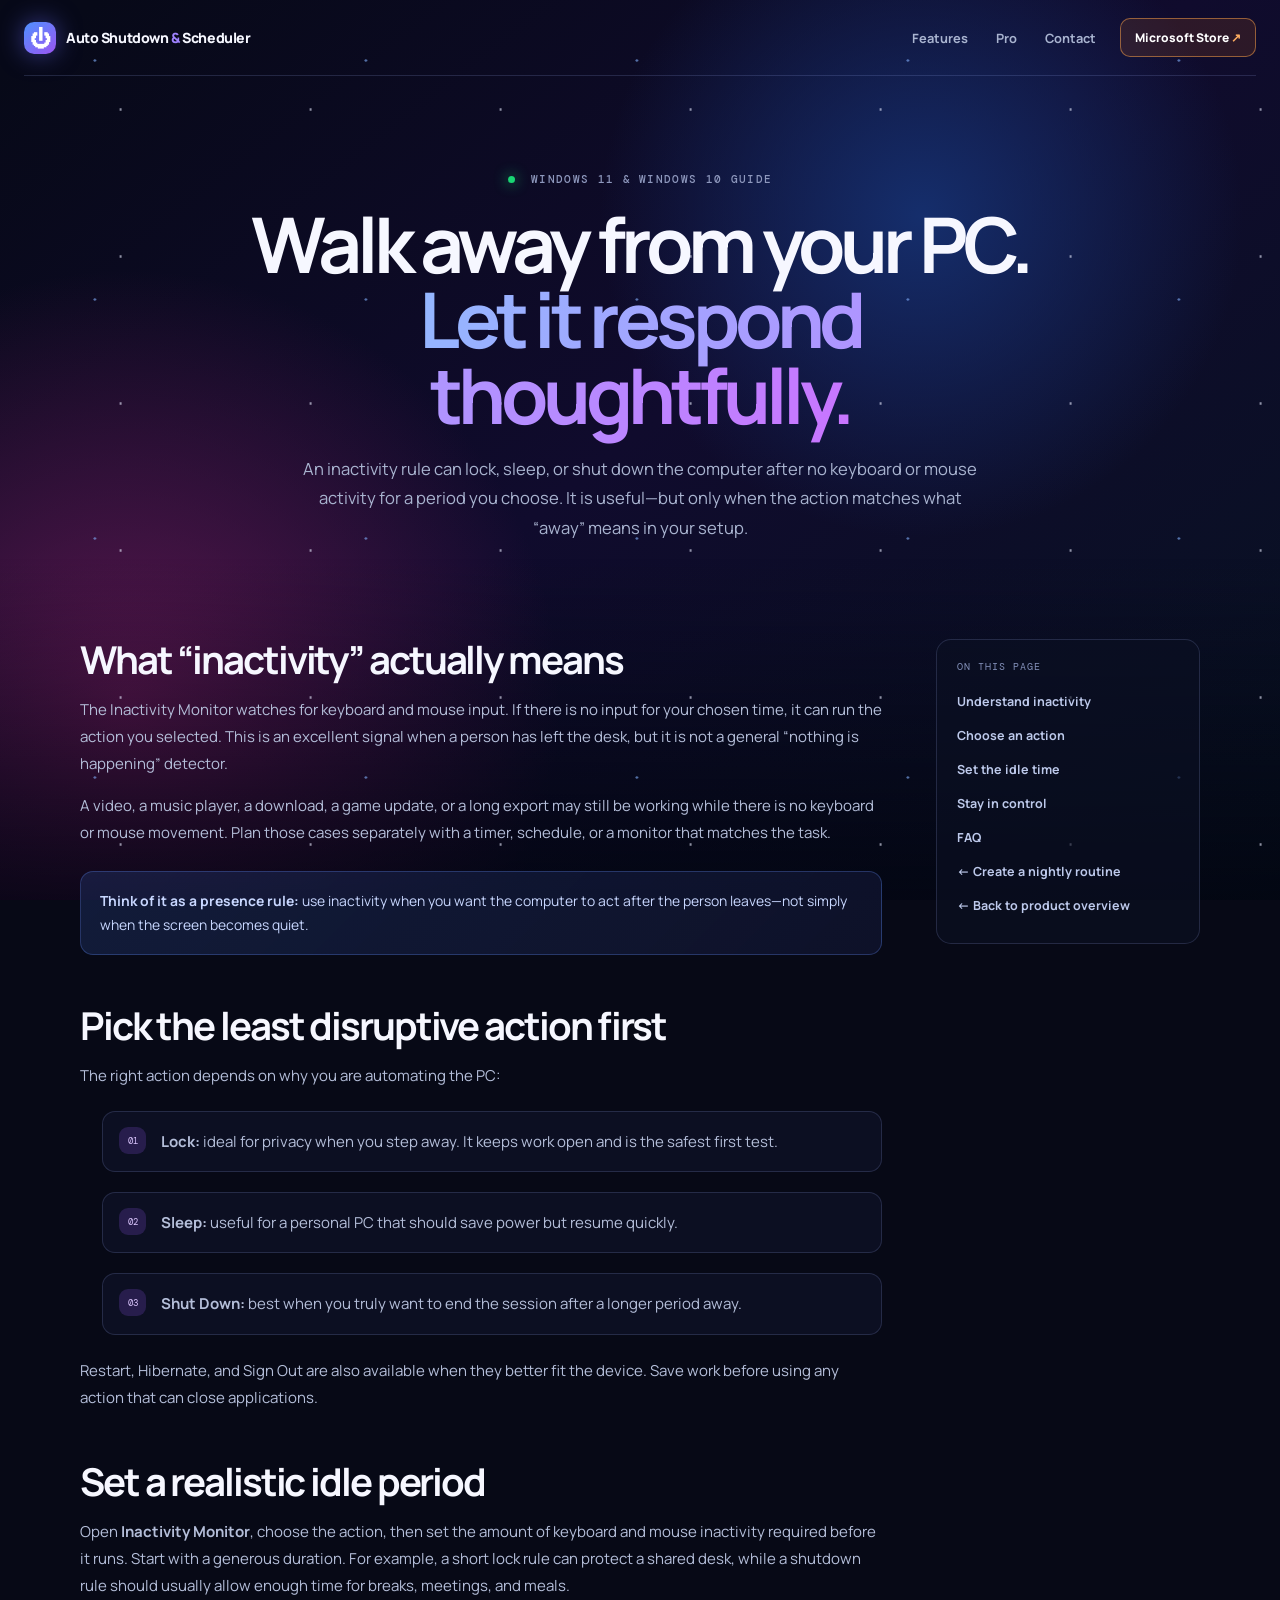
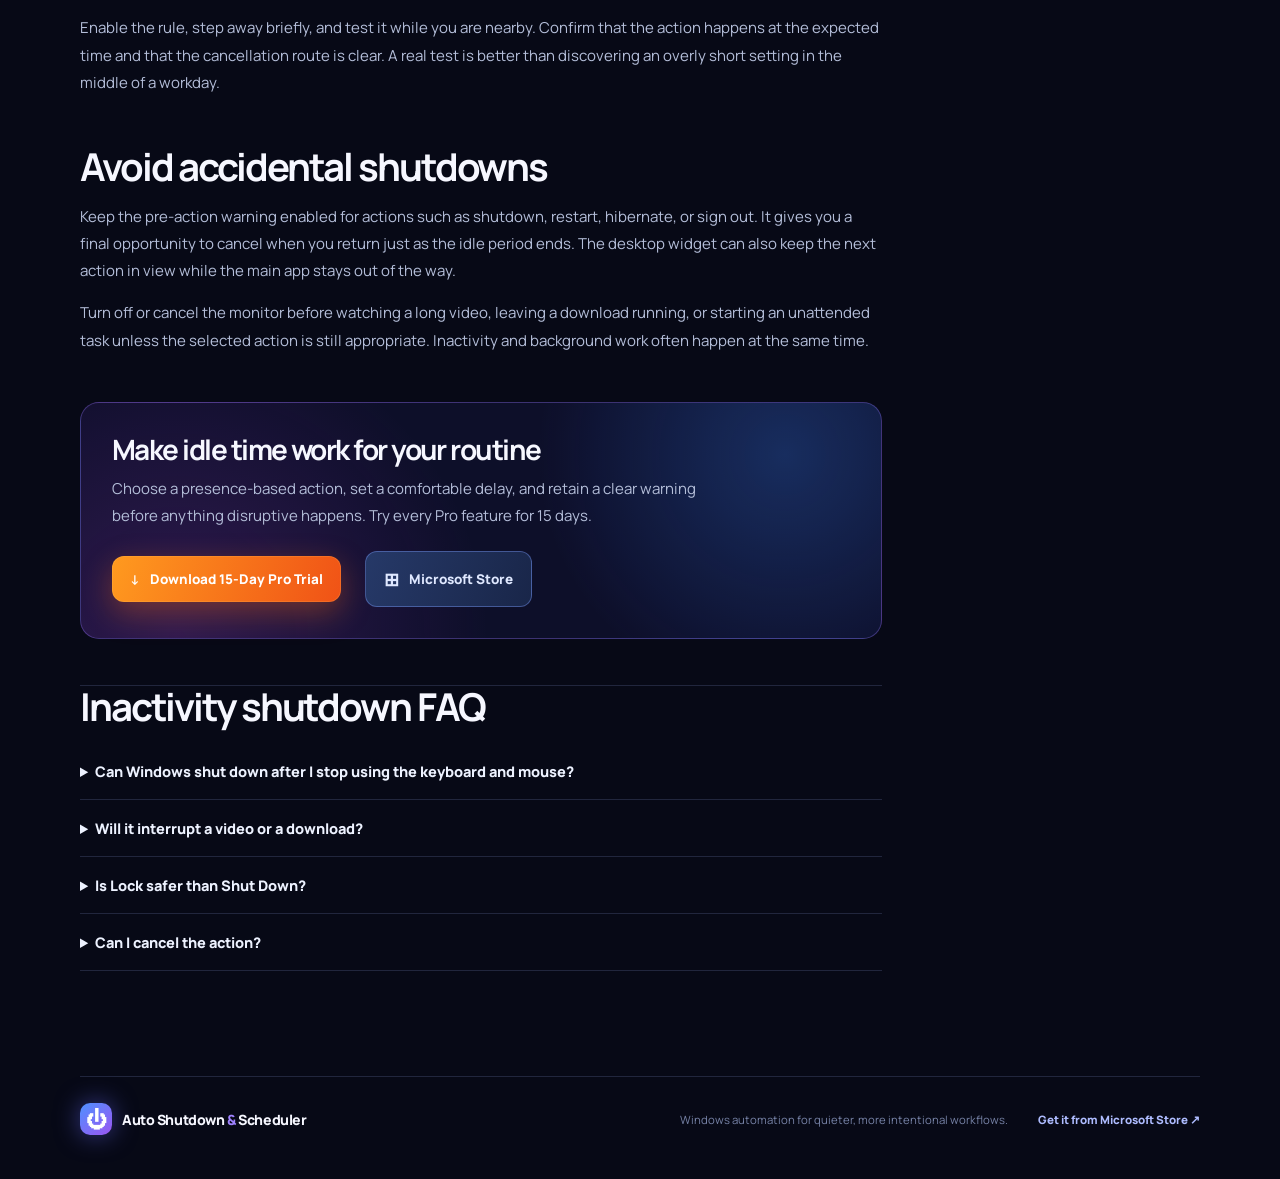
==== docs/auto-shutdown-after-inactivity/index.html @ 13387dff "Add files via upload" ====
<!doctype html>
<html lang="en">
  <head>
    <meta charset="UTF-8" />
    <meta name="viewport" content="width=device-width, initial-scale=1.0" />
    <meta name="description" content="Automatically lock, sleep, or shut down a Windows PC after inactivity. Learn how to choose a safe idle time and avoid interrupting videos, downloads, or long-running work." />
    <meta name="robots" content="index, follow, max-image-preview:large" />
    <meta name="theme-color" content="#070916" />
    <link rel="icon" href="../favicon.ico" sizes="any" />
    <link rel="canonical" href="https://idyllesoft.github.io/Smart-Auto-Shutdown-Scheduler-for-Windows/auto-shutdown-after-inactivity/" />
    <meta property="og:type" content="article" />
    <meta property="og:url" content="https://idyllesoft.github.io/Smart-Auto-Shutdown-Scheduler-for-Windows/auto-shutdown-after-inactivity/" />
    <meta property="og:site_name" content="Auto Shutdown &amp; Scheduler" />
    <meta property="og:title" content="Automatically Shut Down Your PC After Inactivity" />
    <meta property="og:description" content="Set a safe idle-time action for Windows: lock, sleep, restart, or shut down after no keyboard or mouse activity." />
    <meta name="twitter:card" content="summary" />
    <meta name="twitter:title" content="Automatically Shut Down Your PC After Inactivity" />
    <meta name="twitter:description" content="Set a safe idle-time action for Windows after no keyboard or mouse activity." />
    <title>Automatically Shut Down Your PC After Inactivity</title>
    <link rel="preconnect" href="https://fonts.googleapis.com" />
    <link rel="preconnect" href="https://fonts.gstatic.com" crossorigin />
    <link href="https://fonts.googleapis.com/css2?family=DM+Mono:wght@400;500&amp;family=Manrope:wght@400;500;600;700;800&amp;display=swap" rel="stylesheet" />
    <link rel="stylesheet" href="../styles.css?v=20260906-1" />
    <script type="application/ld+json">
      {
        "@context": "https://schema.org",
        "@type": "Article",
        "headline": "Automatically Shut Down Your PC After Inactivity",
        "description": "A practical guide to safely automating a Windows PC after keyboard and mouse inactivity.",
        "mainEntityOfPage": "https://idyllesoft.github.io/Smart-Auto-Shutdown-Scheduler-for-Windows/auto-shutdown-after-inactivity/",
        "author": { "@type": "Organization", "name": "Idylle Soft" },
        "publisher": { "@type": "Organization", "name": "Idylle Soft" }
      }
    </script>
  </head>
  <body>
    <div class="sky" aria-hidden="true"></div>
    <header class="site-header guide-header">
      <a class="brand" href="../" aria-label="Auto Shutdown &amp; Scheduler home">
        <span class="brand-mark">⏻</span>
        <span>Auto Shutdown <em>&amp;</em> Scheduler</span>
      </a>
      <nav aria-label="Primary navigation">
        <a href="../#features">Features</a>
        <a href="../#pro">Pro</a>
        <a href="../#contact">Contact</a>
      </nav>
      <a class="header-store" href="https://apps.microsoft.com/detail/9N622WG5KQGD">Microsoft Store <span>↗</span></a>
    </header>

    <main>
      <section class="guide-hero section-wrap">
        <p class="eyebrow"><span></span> WINDOWS 11 &amp; WINDOWS 10 GUIDE</p>
        <h1>Walk away from your PC.<br /><i>Let it respond thoughtfully.</i></h1>
        <p class="guide-lede">An inactivity rule can lock, sleep, or shut down the computer after no keyboard or mouse activity for a period you choose. It is useful—but only when the action matches what “away” means in your setup.</p>
      </section>

      <div class="guide-layout section-wrap">
        <article class="guide-article">
          <h2 id="idle">What “inactivity” actually means</h2>
          <p>The Inactivity Monitor watches for keyboard and mouse input. If there is no input for your chosen time, it can run the action you selected. This is an excellent signal when a person has left the desk, but it is not a general “nothing is happening” detector.</p>
          <p>A video, a music player, a download, a game update, or a long export may still be working while there is no keyboard or mouse movement. Plan those cases separately with a timer, schedule, or a monitor that matches the task.</p>
          <div class="guide-note"><strong>Think of it as a presence rule:</strong> use inactivity when you want the computer to act after the person leaves—not simply when the screen becomes quiet.</div>

          <h2 id="action">Pick the least disruptive action first</h2>
          <p>The right action depends on why you are automating the PC:</p>
          <ol class="guide-steps">
            <li><strong>Lock:</strong> ideal for privacy when you step away. It keeps work open and is the safest first test.</li>
            <li><strong>Sleep:</strong> useful for a personal PC that should save power but resume quickly.</li>
            <li><strong>Shut Down:</strong> best when you truly want to end the session after a longer period away.</li>
          </ol>
          <p>Restart, Hibernate, and Sign Out are also available when they better fit the device. Save work before using any action that can close applications.</p>

          <h2 id="setup">Set a realistic idle period</h2>
          <p>Open <strong>Inactivity Monitor</strong>, choose the action, then set the amount of keyboard and mouse inactivity required before it runs. Start with a generous duration. For example, a short lock rule can protect a shared desk, while a shutdown rule should usually allow enough time for breaks, meetings, and meals.</p>
          <p>Enable the rule, step away briefly, and test it while you are nearby. Confirm that the action happens at the expected time and that the cancellation route is clear. A real test is better than discovering an overly short setting in the middle of a workday.</p>

          <h2 id="safe">Avoid accidental shutdowns</h2>
          <p>Keep the pre-action warning enabled for actions such as shutdown, restart, hibernate, or sign out. It gives you a final opportunity to cancel when you return just as the idle period ends. The desktop widget can also keep the next action in view while the main app stays out of the way.</p>
          <p>Turn off or cancel the monitor before watching a long video, leaving a download running, or starting an unattended task unless the selected action is still appropriate. Inactivity and background work often happen at the same time.</p>

          <section class="guide-cta" aria-label="Download options">
            <h2>Make idle time work for your routine</h2>
            <p>Choose a presence-based action, set a comfortable delay, and retain a clear warning before anything disruptive happens. Try every Pro feature for 15 days.</p>
            <div class="hero-actions">
              <a class="button button-trial" href="https://github.com/IdylleSoft/Smart-Auto-Shutdown-Scheduler-for-Windows/releases/download/Trial/Smart-Auto-Shutdown-Scheduler-Trial-Setup.exe"><b>↓</b> Download 15-Day Pro Trial</a>
              <a class="button button-store" href="https://apps.microsoft.com/detail/9N622WG5KQGD"><b>⊞</b> Microsoft Store</a>
            </div>
          </section>

          <section class="guide-faq" id="faq">
            <h2>Inactivity shutdown FAQ</h2>
            <details>
              <summary>Can Windows shut down after I stop using the keyboard and mouse?</summary>
              <p>Yes. Set an Inactivity Monitor action and an idle period. The action runs after no keyboard or mouse activity for that duration.</p>
            </details>
            <details>
              <summary>Will it interrupt a video or a download?</summary>
              <p>It can, because playback and downloads may continue without keyboard or mouse input. Disable the monitor or use a different automation for those tasks.</p>
            </details>
            <details>
              <summary>Is Lock safer than Shut Down?</summary>
              <p>For a first-time setup, yes. Lock protects privacy without closing open programs, so it is a good way to test your chosen idle duration.</p>
            </details>
            <details>
              <summary>Can I cancel the action?</summary>
              <p>Yes. Keep the pre-action warning enabled for disruptive actions so you can cancel when the rule is about to run.</p>
            </details>
          </section>
        </article>

        <aside class="guide-aside" aria-label="On this page">
          <p>ON THIS PAGE</p>
          <a href="#idle">Understand inactivity</a>
          <a href="#action">Choose an action</a>
          <a href="#setup">Set the idle time</a>
          <a href="#safe">Stay in control</a>
          <a href="#faq">FAQ</a>
          <a href="../auto-shutdown-every-night/">← Create a nightly routine</a>
          <a href="../">← Back to product overview</a>
        </aside>
      </div>
    </main>

    <footer class="site-footer section-wrap">
      <a class="brand" href="../"><span class="brand-mark">⏻</span><span>Auto Shutdown <em>&amp;</em> Scheduler</span></a>
      <p>Windows automation for quieter, more intentional workflows.</p>
      <a href="https://apps.microsoft.com/detail/9N622WG5KQGD">Get it from Microsoft Store ↗</a>
    </footer>
  </body>
</html>
---- docs/styles.css ----
:root {
  --ink: #070916;
  --panel: rgba(17, 23, 43, .78);
  --line: rgba(167, 184, 255, .17);
  --text: #f6f7ff;
  --muted: #a9b4d0;
  --blue: #4b8cff;
  --violet: #9e58ff;
  --orange: #ff7b13;
  --green: #19d573;
}

* { box-sizing: border-box; }
html { scroll-behavior: smooth; }
body {
  min-width: 320px;
  margin: 0;
  overflow-x: hidden;
  color: var(--text);
  background: var(--ink);
  font-family: Manrope, Arial, sans-serif;
}

.sky, .sky::before, .sky::after { position: fixed; inset: 0; pointer-events: none; }
.sky { z-index: -2; background: radial-gradient(circle at 72% 24%, #152e6c 0, transparent 28%), radial-gradient(circle at 10% 78%, #5a174f 0, transparent 32%), linear-gradient(142deg, #070918 4%, #100b2d 49%, #071221 100%); }
.sky::before { content: ""; opacity: .6; background-image: radial-gradient(circle, #e8ecff 0 1px, transparent 1.5px), radial-gradient(circle, #84b2ff 0 1px, transparent 1.5px); background-position: 2vw 4vh, 18vw 20vh; background-size: 190px 147px, 271px 239px; }
.sky::after { content: ""; z-index: -1; background: linear-gradient(180deg, transparent 62%, rgba(2, 4, 15, .78) 100%); }

.section-wrap { width: min(1120px, calc(100% - 48px)); margin-inline: auto; }
.site-header { width: min(1250px, calc(100% - 48px)); height: 86px; margin: auto; display: flex; align-items: center; justify-content: space-between; gap: 24px; border-bottom: 1px solid var(--line); }
.brand { display: inline-flex; align-items: center; gap: 10px; color: var(--text); text-decoration: none; font-size: .88rem; font-weight: 800; letter-spacing: -.03em; white-space: nowrap; }
.brand em { color: #9f82ff; font-style: normal; }
.brand-mark { display: grid; width: 32px; height: 32px; place-items: center; border-radius: 10px; font-size: 1.3rem; color: white; background: linear-gradient(140deg, #4e91ff, #9b55f2); box-shadow: 0 0 24px rgba(104, 109, 255, .5); }
nav { display: flex; gap: 28px; margin-left: auto; }
nav a { color: var(--muted); text-decoration: none; font-size: .8rem; font-weight: 700; }
nav a:hover { color: var(--text); }
.header-store { padding: 10px 14px; color: #fff; border: 1px solid rgba(255, 166, 74, .5); border-radius: 10px; background: rgba(255, 123, 19, .12); text-decoration: none; font-size: .75rem; font-weight: 800; }
.header-store span { color: #ffae61; }

.hero { min-height: 650px; display: grid; grid-template-columns: 1fr 1.12fr; align-items: center; gap: 42px; padding: 72px 0 82px; }
.eyebrow { margin: 0 0 18px; color: #8e98bd; font-family: "DM Mono", monospace; font-size: .69rem; font-weight: 500; letter-spacing: .12em; }
.eyebrow span { display: inline-block; width: 7px; height: 7px; margin-right: 8px; border-radius: 50%; background: var(--green); box-shadow: 0 0 14px var(--green); }
h1, h2, h3, p { margin-top: 0; }
h1, h2 { margin-bottom: 21px; font-size: clamp(2.7rem, 5vw, 4.65rem); line-height: .98; letter-spacing: -.065em; }
h1 i, h2 i { background: linear-gradient(115deg, #93b8ff, #c974ff); -webkit-background-clip: text; color: transparent; font-style: normal; }
.hero-lede { max-width: 480px; color: var(--muted); font-size: 1rem; line-height: 1.75; }
.hero-actions { display: flex; align-items: center; gap: 24px; margin-top: 31px; }
.button { display: inline-flex; align-items: center; gap: 10px; padding: 14px 18px; border-radius: 12px; text-decoration: none; font-size: .84rem; font-weight: 800; transition: transform .2s ease, box-shadow .2s ease; }
.button-store { color: #dfe8ff; border: 1px solid rgba(126, 157, 255, .4); background: linear-gradient(110deg, #263968, #192649); }
.button-store:hover { transform: translateY(-2px); box-shadow: 0 14px 35px rgba(74, 111, 230, .28); }
.button-trial { color: #fff; background: linear-gradient(110deg, #ff9a1f, #f05216); box-shadow: 0 10px 30px rgba(255, 105, 14, .34), 0 0 0 1px rgba(255, 198, 98, .18) inset; }
.button-trial:hover { transform: translateY(-2px); box-shadow: 0 15px 40px rgba(255, 99, 12, .48), 0 0 22px rgba(255, 173, 43, .25); }
.button-store b { font-size: 1.15rem; }
.text-link { color: #cad4fb; text-decoration: none; font-size: .8rem; font-weight: 800; }
.text-link span { display: inline-block; margin-left: 5px; color: #a76bff; transition: transform .2s ease; }.text-link:hover span { transform: translate(3px, 2px); }
.microcopy { margin: 20px 0 0; color: #7480a9; font-size: .73rem; }

.product-stage { position: relative; min-height: 430px; display: grid; place-items: center; }
.orbit { position: absolute; width: 420px; height: 420px; border: 1px solid rgba(123, 121, 255, .15); border-radius: 50%; }.orbit-one { box-shadow: inset 0 0 70px rgba(92, 131, 255, .12), 0 0 80px rgba(86, 69, 225, .16); }.orbit-two { width: 330px; height: 330px; border-color: rgba(213, 96, 255, .13); transform: rotate(45deg); }
.app-window { position: relative; z-index: 1; width: min(100%, 560px); overflow: hidden; border: 1px solid rgba(153, 174, 255, .25); border-radius: 16px; background: linear-gradient(145deg, rgba(18, 24, 48, .97), rgba(8, 12, 28, .94)); box-shadow: 0 34px 65px rgba(0,0,0,.42), 0 0 45px rgba(79, 94, 255, .16); }
.window-topbar { height: 44px; display: flex; align-items: center; justify-content: space-between; padding: 0 15px; border-bottom: 1px solid var(--line); background: rgba(4, 7, 19, .45); }.window-brand { display: flex; align-items: center; gap: 7px; font-size: .58rem; }.window-brand span { display: grid; place-items: center; width: 19px; height: 19px; border-radius: 6px; background: linear-gradient(130deg, #518fff, #a25cff); font-size: .85rem; }.window-controls { display: flex; gap: 10px; }.window-controls i { width: 7px; height: 7px; border: 1px solid #647095; border-radius: 50%; }
.app-content { display: grid; grid-template-columns: 1fr 155px; min-height: 303px; }.app-main { position: relative; display: flex; flex-direction: column; align-items: center; padding: 20px; background: radial-gradient(circle at 48% 37%, rgba(76, 76, 192, .32), transparent 37%), linear-gradient(155deg, #100c2c, #0d1c3a); }.app-state { margin-bottom: 8px; color: #36e889; font-size: .58rem; font-weight: 800; letter-spacing: .07em; }.timer-ring { display: grid; width: 151px; height: 151px; place-items: center; border-radius: 50%; background: conic-gradient(from 210deg, #d55ee9, #4f8eff, #a260ff, #2e355f, #d55ee9); box-shadow: 0 0 29px rgba(92, 108, 255, .36); }.timer-ring > div { display: flex; width: 128px; height: 128px; flex-direction: column; align-items: center; justify-content: center; border-radius: 50%; background: #080b18; }.timer-ring span, .timer-ring small { color: #9ca8c9; font-size: .6rem; }.timer-ring strong { margin: 5px 0; font-size: 1.72rem; letter-spacing: -.08em; }.timer-select { width: 170px; display: flex; justify-content: space-between; margin-top: 13px; padding: 8px 10px; border: 1px solid rgba(155, 173, 255, .18); border-radius: 8px; color: #d9e4ff; background: rgba(16, 20, 51, .72); font-size: .56rem; }.timer-select b { color: #8f99bc; }.start-button { width: 170px; margin-top: 9px; padding: 9px; border: 0; border-radius: 8px; color: white; background: linear-gradient(100deg, #16c96c, #0fb78a); font: 800 .62rem Manrope; }
.app-side { padding: 15px 9px; border-left: 1px solid var(--line); background: rgba(8, 11, 27, .6); }.app-side > p { margin: 0 4px 7px; color: #8190b7; font-size: .49rem; font-weight: 800; letter-spacing: .11em; }.side-item { display: flex; align-items: center; gap: 6px; padding: 6px 5px; border-radius: 6px; color: #c2cbe6; font-size: .54rem; }.side-item.active { color: #fff; background: rgba(62, 105, 198, .31); box-shadow: inset 2px 0 #9366ff; }.side-item > b { display: grid; width: 18px; height: 18px; place-items: center; border: 1px solid rgba(145, 162, 208, .22); border-radius: 5px; color: #8eb5ff; font-size: .62rem; }.side-item span { display: flex; flex-direction: column; font-weight: 800; }.side-item small { margin-top: 1px; color: #7080a8; font-size: .44rem; font-weight: 500; }.monitor-label { margin-top: 14px !important; }

.trust-row { display: grid; grid-template-columns: repeat(4, 1fr); padding: 20px 0; border-block: 1px solid var(--line); }.trust-row div { display: flex; align-items: baseline; justify-content: center; gap: 8px; border-right: 1px solid var(--line); }.trust-row div:last-child { border: 0; }.trust-row b { color: #fff; font: 500 1.4rem "DM Mono"; }.trust-row span { color: #8c97b9; font-size: .72rem; }

.features { padding: 130px 0; }.section-heading { display: flex; align-items: end; justify-content: space-between; margin-bottom: 42px; }.section-heading h2 { margin: 0; font-size: clamp(2.3rem, 4vw, 3.75rem); }.feature-grid { display: grid; grid-template-columns: repeat(2, 1fr); gap: 16px; }.feature-card { min-height: 270px; padding: 27px; border: 1px solid var(--line); border-radius: 17px; background: linear-gradient(145deg, rgba(25, 29, 56, .77), rgba(10, 13, 30, .62)); }.feature-wide { min-height: 315px; background: radial-gradient(circle at 88% 80%, rgba(89, 65, 207, .34), transparent 32%), linear-gradient(145deg, rgba(28, 25, 64, .89), rgba(11, 15, 34, .7)); }.feature-icon { display: grid; width: 42px; height: 42px; place-items: center; margin-bottom: 25px; border-radius: 12px; font-size: 1.22rem; }.violet { color: #d9b0ff; background: rgba(156, 82, 255, .17); }.cyan { color: #82e9ff; background: rgba(44, 199, 240, .13); }.orange { color: #ffbd70; background: rgba(255, 125, 30, .15); }.pink { color: #f99cff; background: rgba(235, 80, 214, .15); }.card-index { margin-bottom: 9px; color: #8694bd; font: .58rem "DM Mono"; letter-spacing: .08em; }.feature-card h3 { margin-bottom: 9px; font-size: 1.43rem; line-height: 1.12; letter-spacing: -.05em; }.feature-card > p { max-width: 390px; color: #9da8c7; font-size: .82rem; line-height: 1.65; }.feature-wide .text-link { display: block; margin-top: 6px; }.mini-timeline { display: flex; align-items: center; gap: 7px; margin-top: 30px; }.mini-timeline i { display: block; width: 9px; height: 9px; border: 2px solid #8a74ed; border-radius: 50%; }.mini-timeline i:not(:last-child)::after { display: block; width: 42px; height: 1px; margin-left: 7px; margin-top: 2px; background: linear-gradient(90deg, #7f72de, transparent); content: ""; }.mini-timeline i:nth-child(3) { border-color: #5aa3ff; }.mini-timeline i:last-child { border-color: #29df8a; box-shadow: 0 0 12px #29df8a; }.feature-rule { min-height: 222px; display: flex; flex-direction: column; justify-content: space-between; }.feature-rule > div:first-child { display: flex; align-items: center; gap: 15px; }.feature-rule .feature-icon { margin: 0; }.feature-rule .card-index, .feature-rule h3 { margin: 0; }.logic-line { display: flex; gap: 10px; flex-wrap: wrap; align-items: center; }.logic-line span, .logic-line b { padding: 7px 9px; border-radius: 6px; font: .55rem "DM Mono"; }.logic-line span { border: 1px solid rgba(132, 178, 255, .24); color: #b9d4ff; background: rgba(47, 84, 154, .18); }.logic-line b { color: #cc9eff; background: rgba(137, 74, 207, .17); }

.monitor-section { padding: 0 0 130px; }.monitor-heading { display: grid; grid-template-columns: 1fr .75fr; gap: 70px; align-items: end; margin-bottom: 42px; }.monitor-heading h2 { margin-bottom: 0; font-size: clamp(2.3rem, 4vw, 3.75rem); }.monitor-heading > p { max-width: 390px; margin: 0 0 5px; color: #a7b1cc; font-size: .9rem; line-height: 1.75; }.monitor-grid { display: grid; grid-template-columns: repeat(4, 1fr); gap: 12px; }.monitor-card { min-height: 240px; padding: 22px; border: 1px solid rgba(165, 182, 255, .16); border-radius: 15px; background: linear-gradient(150deg, rgba(25, 31, 58, .72), rgba(10, 13, 30, .62)); transition: border-color .2s ease, transform .2s ease, background .2s ease; }.monitor-card:hover { border-color: rgba(123, 160, 255, .48); transform: translateY(-3px); background: linear-gradient(150deg, rgba(31, 40, 78, .86), rgba(11, 15, 36, .7)); }.cpu-card { background: radial-gradient(circle at 82% 83%, rgba(39, 177, 239, .23), transparent 35%), linear-gradient(150deg, rgba(23, 46, 72, .85), rgba(10, 17, 35, .78)); }.rule-monitor-card { background: radial-gradient(circle at 84% 83%, rgba(204, 71, 235, .21), transparent 38%), linear-gradient(150deg, rgba(45, 23, 69, .76), rgba(12, 12, 32, .75)); }.monitor-card-top { display: flex; align-items: center; justify-content: space-between; margin-bottom: 30px; }.monitor-icon { display: grid; width: 37px; height: 37px; place-items: center; border: 1px solid rgba(143, 180, 255, .28); border-radius: 10px; color: #91c5ff; background: rgba(52, 100, 172, .16); font-size: 1rem; }.availability { padding: 4px 6px; border: 1px solid rgba(190, 157, 255, .26); border-radius: 5px; color: #cfadff; background: rgba(151, 90, 218, .1); font: .49rem "DM Mono"; letter-spacing: .07em; }.availability.free { border-color: rgba(67, 232, 151, .26); color: #72ecae; background: rgba(23, 192, 105, .1); }.monitor-card h3 { margin-bottom: 9px; color: #f2f5ff; font-size: 1.05rem; letter-spacing: -.035em; }.monitor-card p { margin: 0; color: #9ba7c5; font-size: .75rem; line-height: 1.65; }.metric-line { display: flex; align-items: center; gap: 7px; margin-top: 26px; color: #92bfff; font: .56rem "DM Mono"; }.metric-line span { height: 1px; flex: 1; background: linear-gradient(90deg, #3c97ec, transparent); }.metric-line strong { color: #72eeb1; font-weight: 500; }

.pro-section { display: grid; grid-template-columns: .9fr 1.1fr; gap: 80px; align-items: center; padding: 70px 70px; border: 1px solid rgba(185, 147, 255, .25); border-radius: 24px; background: radial-gradient(circle at 0 0, rgba(150, 63, 231, .32), transparent 37%), radial-gradient(circle at 90% 100%, rgba(38, 102, 207, .3), transparent 38%), rgba(17, 15, 44, .72); }.pro-copy h2 { margin-bottom: 19px; font-size: clamp(2.4rem, 4vw, 4rem); }.pro-copy > p:not(.eyebrow) { max-width: 405px; color: #b4bdd7; line-height: 1.7; font-size: .9rem; }.comparison-card { overflow: hidden; border: 1px solid rgba(189, 204, 255, .18); border-radius: 12px; background: rgba(4, 8, 25, .45); }.comparison-card > div { display: grid; grid-template-columns: 1fr 54px 54px; gap: 8px; align-items: center; min-height: 45px; padding: 0 15px; border-bottom: 1px solid rgba(173, 189, 255, .1); color: #b8c2df; font-size: .72rem; }.comparison-card > div:last-child { border: 0; }.comparison-head { color: #8490b9 !important; font: .55rem "DM Mono" !important; letter-spacing: .08em; }.comparison-card b { color: #54e7a0; text-align: center; }.comparison-card b:nth-child(2) { color: #8792b5; }.comparison-card div:nth-child(2) b:nth-child(2) { color: #54e7a0; }

.privacy { display: grid; grid-template-columns: auto 1fr auto; align-items: center; gap: 28px; padding: 115px 0; }.privacy-icon { display: grid; width: 58px; height: 58px; place-items: center; border: 1px solid rgba(116, 224, 182, .35); border-radius: 17px; color: #58e7a2; font-size: 1.9rem; background: rgba(38, 164, 110, .1); }.privacy h2 { margin-bottom: 10px; font-size: 1.7rem; }.privacy p:not(.eyebrow) { max-width: 640px; margin: 0; color: #a6b1cd; font-size: .85rem; line-height: 1.65; }
.contact-section { display: grid; grid-template-columns: 1fr 1fr; align-items: center; gap: 70px; padding: 96px 0; border-top: 1px solid var(--line); }.contact-section h2 { margin: 12px 0 16px; font-size: clamp(1.9rem, 3.5vw, 3.2rem); line-height: 1.08; letter-spacing: -.07em; }.contact-section h2 i { color: #a76bff; font-family: Georgia, serif; font-weight: 400; }.contact-section p:not(.eyebrow) { margin: 0; max-width: 440px; color: #8590b1; line-height: 1.75; font-size: .87rem; }.contact-links { display: grid; gap: 12px; }.contact-links a { display: grid; grid-template-columns: 1fr auto; align-items: center; gap: 4px 18px; padding: 18px 20px; border: 1px solid #28345a; border-radius: 14px; color: #edf2ff; text-decoration: none; background: linear-gradient(135deg, rgba(37, 51, 94, .48), rgba(9, 13, 30, .62)); transition: border-color .2s ease, transform .2s ease, box-shadow .2s ease; }.contact-links a:hover { border-color: #6e72e9; transform: translateY(-2px); box-shadow: 0 12px 28px rgba(54, 76, 180, .18); }.contact-links span { font: 500 .62rem 'DM Mono', monospace; letter-spacing: .12em; color: #8895c7; }.contact-links strong { font-size: .88rem; }.contact-links b { grid-column: 2; grid-row: 1 / span 2; color: #ad6bff; font-size: 1.05rem; }
.site-footer { display: grid; grid-template-columns: 1fr auto auto; align-items: center; gap: 30px; padding: 26px 0 44px; border-top: 1px solid var(--line); }.site-footer p { margin: 0; color: #7783a7; font-size: .71rem; }.site-footer > a:last-child { color: #aebcff; font-size: .72rem; font-weight: 800; text-decoration: none; }

/* Guide pages */
.guide-header { height: 76px; }
.guide-header .back-link { color: var(--muted); text-decoration: none; font-size: .76rem; font-weight: 800; }
.guide-header .back-link:hover { color: var(--text); }
.guide-hero { max-width: 800px; padding: 96px 0 58px; text-align: center; }
.guide-hero .eyebrow { margin-bottom: 20px; }
.guide-hero h1 { margin-bottom: 22px; font-size: clamp(2.65rem, 6vw, 5.1rem); }
.guide-lede { max-width: 680px; margin: 0 auto; color: var(--muted); font-size: 1.04rem; line-height: 1.78; }
.guide-layout { display: grid; grid-template-columns: minmax(0, 1fr) 264px; gap: 54px; align-items: start; padding: 38px 0 105px; }
.guide-article { min-width: 0; }
.guide-article h2 { margin: 50px 0 16px; font-size: clamp(1.7rem, 3vw, 2.45rem); line-height: 1.08; letter-spacing: -.055em; }
.guide-article h2:first-child { margin-top: 0; }
.guide-article h3 { margin: 27px 0 10px; font-size: 1.08rem; letter-spacing: -.03em; }
.guide-article p, .guide-article li { color: #b4bed9; font-size: .94rem; line-height: 1.8; }
.guide-article ul, .guide-article ol { padding-left: 22px; }
.guide-article li + li { margin-top: 8px; }
.guide-note { margin: 25px 0; padding: 17px 19px; border: 1px solid rgba(103, 143, 255, .28); border-radius: 13px; color: #c8d7ff; background: linear-gradient(135deg, rgba(39, 64, 126, .35), rgba(19, 23, 53, .62)); font-size: .87rem; line-height: 1.7; }
.guide-code { margin: 19px 0; padding: 16px 18px; overflow-x: auto; border: 1px solid rgba(155, 174, 255, .19); border-radius: 12px; color: #b9d9ff; background: rgba(4, 8, 23, .68); font: .82rem "DM Mono", monospace; line-height: 1.65; }
.guide-steps { display: grid; gap: 12px; margin: 22px 0; padding: 0; list-style: none; counter-reset: guide-step; }
.guide-steps li { position: relative; min-height: 58px; padding: 16px 18px 16px 58px; border: 1px solid var(--line); border-radius: 13px; background: rgba(17, 22, 45, .54); }
.guide-steps li::before { position: absolute; left: 16px; top: 15px; width: 27px; height: 27px; display: grid; place-items: center; border-radius: 9px; color: #dcc7ff; background: rgba(150, 89, 245, .2); content: counter(guide-step, decimal-leading-zero); counter-increment: guide-step; font: .58rem "DM Mono", monospace; }
.guide-cta { margin: 48px 0 20px; padding: 31px; border: 1px solid rgba(151, 119, 255, .34); border-radius: 19px; background: radial-gradient(circle at 88% 22%, rgba(55, 136, 255, .25), transparent 34%), radial-gradient(circle at 12% 100%, rgba(186, 73, 233, .2), transparent 42%), rgba(16, 17, 48, .78); }
.guide-cta h2 { margin: 0 0 11px; font-size: 1.75rem; }
.guide-cta p { max-width: 590px; margin: 0 0 22px; }
.guide-cta .hero-actions { margin-top: 0; }
.guide-aside { position: sticky; top: 24px; padding: 20px; border: 1px solid var(--line); border-radius: 15px; background: rgba(12, 16, 35, .64); }
.guide-aside p { margin: 0 0 12px; color: #8491ba; font: .6rem "DM Mono", monospace; letter-spacing: .1em; }
.guide-aside a { display: block; padding: 8px 0; color: #bdc9eb; text-decoration: none; font-size: .78rem; font-weight: 700; line-height: 1.45; }
.guide-aside a:hover { color: #fff; }
.guide-faq { margin-top: 46px; border-top: 1px solid var(--line); }
.guide-faq details { border-bottom: 1px solid var(--line); }
.guide-faq summary { padding: 18px 0; cursor: pointer; color: #edf2ff; font-size: .91rem; font-weight: 800; }
.guide-faq details p { margin: 0 0 18px; }

@media (max-width: 850px) { .site-header { height: 70px; }.site-header nav { display: none; }.hero { grid-template-columns: 1fr; padding-top: 72px; }.hero-copy { text-align: center; }.hero-lede { margin-inline: auto; }.hero-actions { justify-content: center; }.product-stage { min-height: 350px; }.trust-row { grid-template-columns: repeat(2, 1fr); gap: 18px 0; }.trust-row div:nth-child(2) { border-right: 0; }.feature-grid { grid-template-columns: 1fr; }.monitor-heading { grid-template-columns: 1fr; gap: 18px; }.monitor-grid { grid-template-columns: repeat(2, 1fr); }.pro-section { grid-template-columns: 1fr; gap: 34px; padding: 44px 30px; }.privacy { grid-template-columns: auto 1fr; }.privacy > .text-link { grid-column: 2; }.contact-section { grid-template-columns: 1fr; gap: 32px; padding: 74px 0; }.site-footer { grid-template-columns: 1fr; gap: 14px; }.site-footer > a:last-child { justify-self: start; }.guide-layout { grid-template-columns: 1fr; gap: 34px; }.guide-aside { position: static; }.guide-hero { padding-top: 72px; }.guide-header nav { display: flex; } }
@media (max-width: 540px) { .section-wrap, .site-header { width: min(100% - 32px, 1120px); }.header-store { padding: 9px 10px; font-size: .66rem; }.brand { font-size: .74rem; }.brand-mark { width: 28px; height: 28px; }.hero { padding-top: 50px; }.hero-actions { flex-direction: column; gap: 17px; }.app-content { grid-template-columns: 1fr 125px; }.app-side { padding-inline: 6px; }.timer-ring { width: 132px; height: 132px; }.timer-ring > div { width: 111px; height: 111px; }.timer-ring strong { font-size: 1.48rem; }.trust-row span { font-size: .64rem; }.features, .monitor-section { padding-bottom: 86px; }.monitor-grid { grid-template-columns: 1fr; }.privacy { padding: 82px 0; }.privacy-icon { width: 46px; height: 46px; }.privacy .text-link { margin-top: 4px; } }
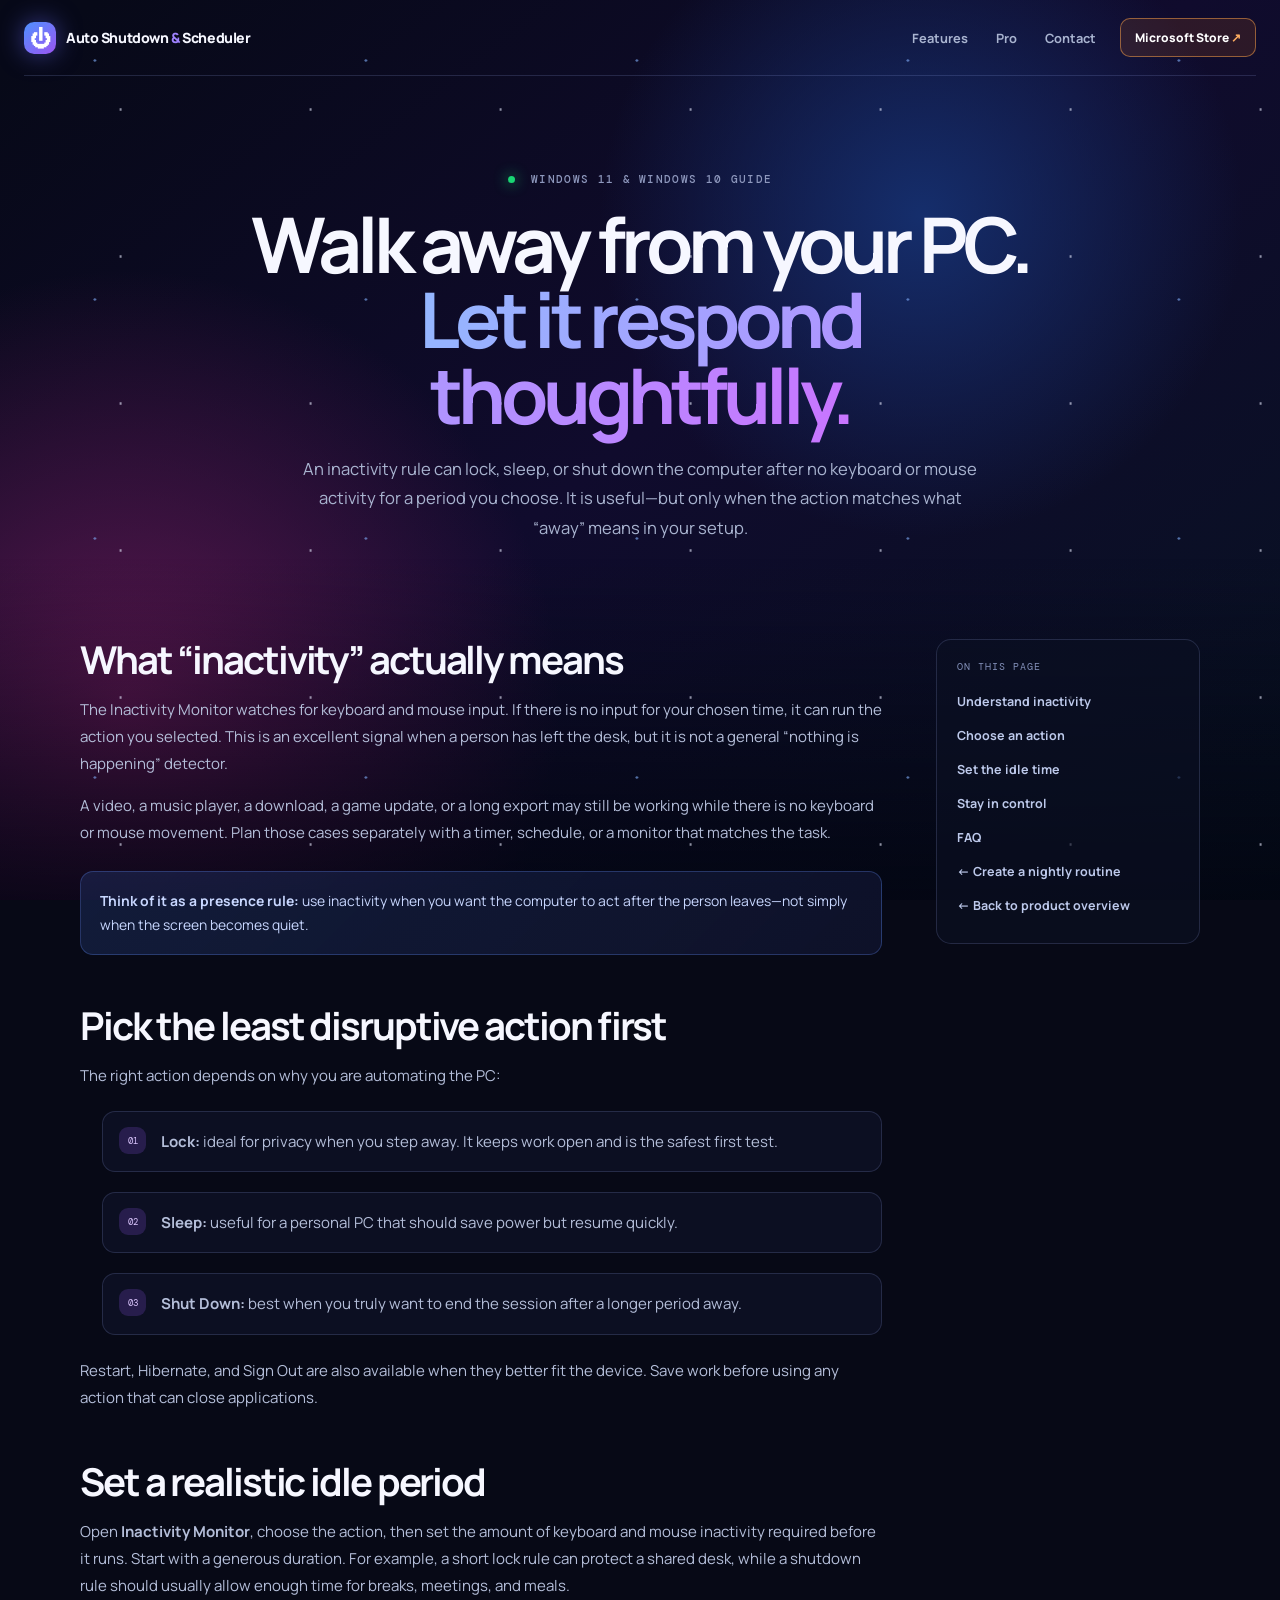
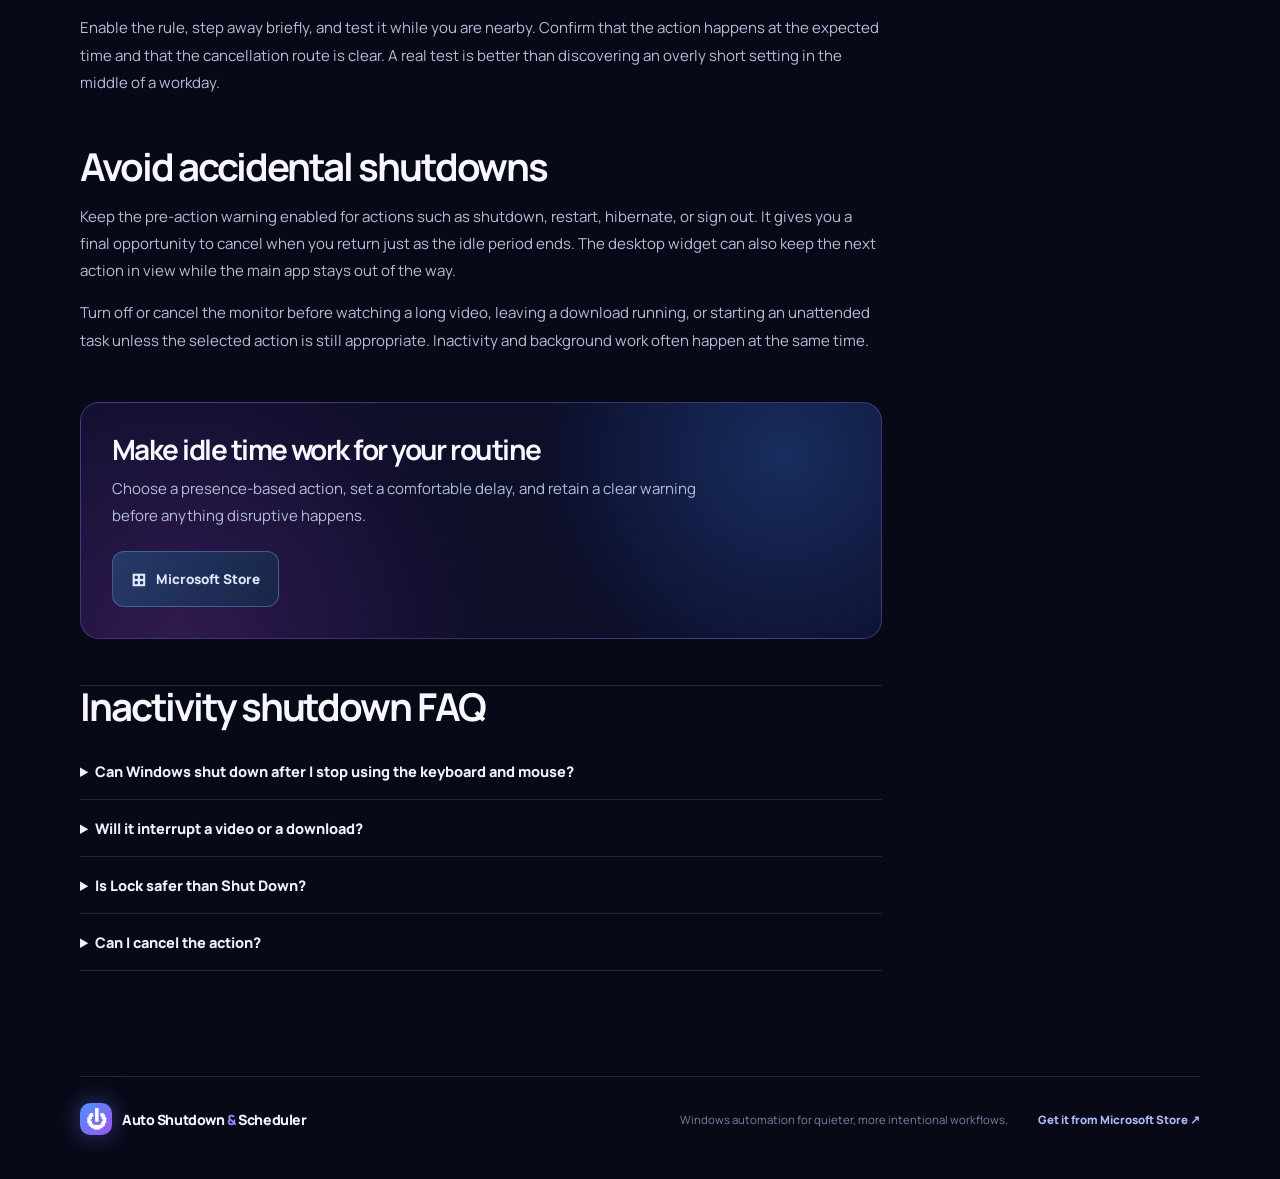
==== commit 19d1ae2b: "Add files via upload" ====
--- a/docs/auto-shutdown-after-inactivity/index.html
+++ b/docs/auto-shutdown-after-inactivity/index.html
@@ -81,9 +81,8 @@
 
           <section class="guide-cta" aria-label="Download options">
             <h2>Make idle time work for your routine</h2>
-            <p>Choose a presence-based action, set a comfortable delay, and retain a clear warning before anything disruptive happens. Try every Pro feature for 15 days.</p>
+            <p>Choose a presence-based action, set a comfortable delay, and retain a clear warning before anything disruptive happens.</p>
             <div class="hero-actions">
-              <a class="button button-trial" href="https://github.com/IdylleSoft/Smart-Auto-Shutdown-Scheduler-for-Windows/releases/download/Trial/Smart-Auto-Shutdown-Scheduler-Trial-Setup.exe"><b>↓</b> Download 15-Day Pro Trial</a>
               <a class="button button-store" href="https://apps.microsoft.com/detail/9N622WG5KQGD"><b>⊞</b> Microsoft Store</a>
             </div>
           </section>
